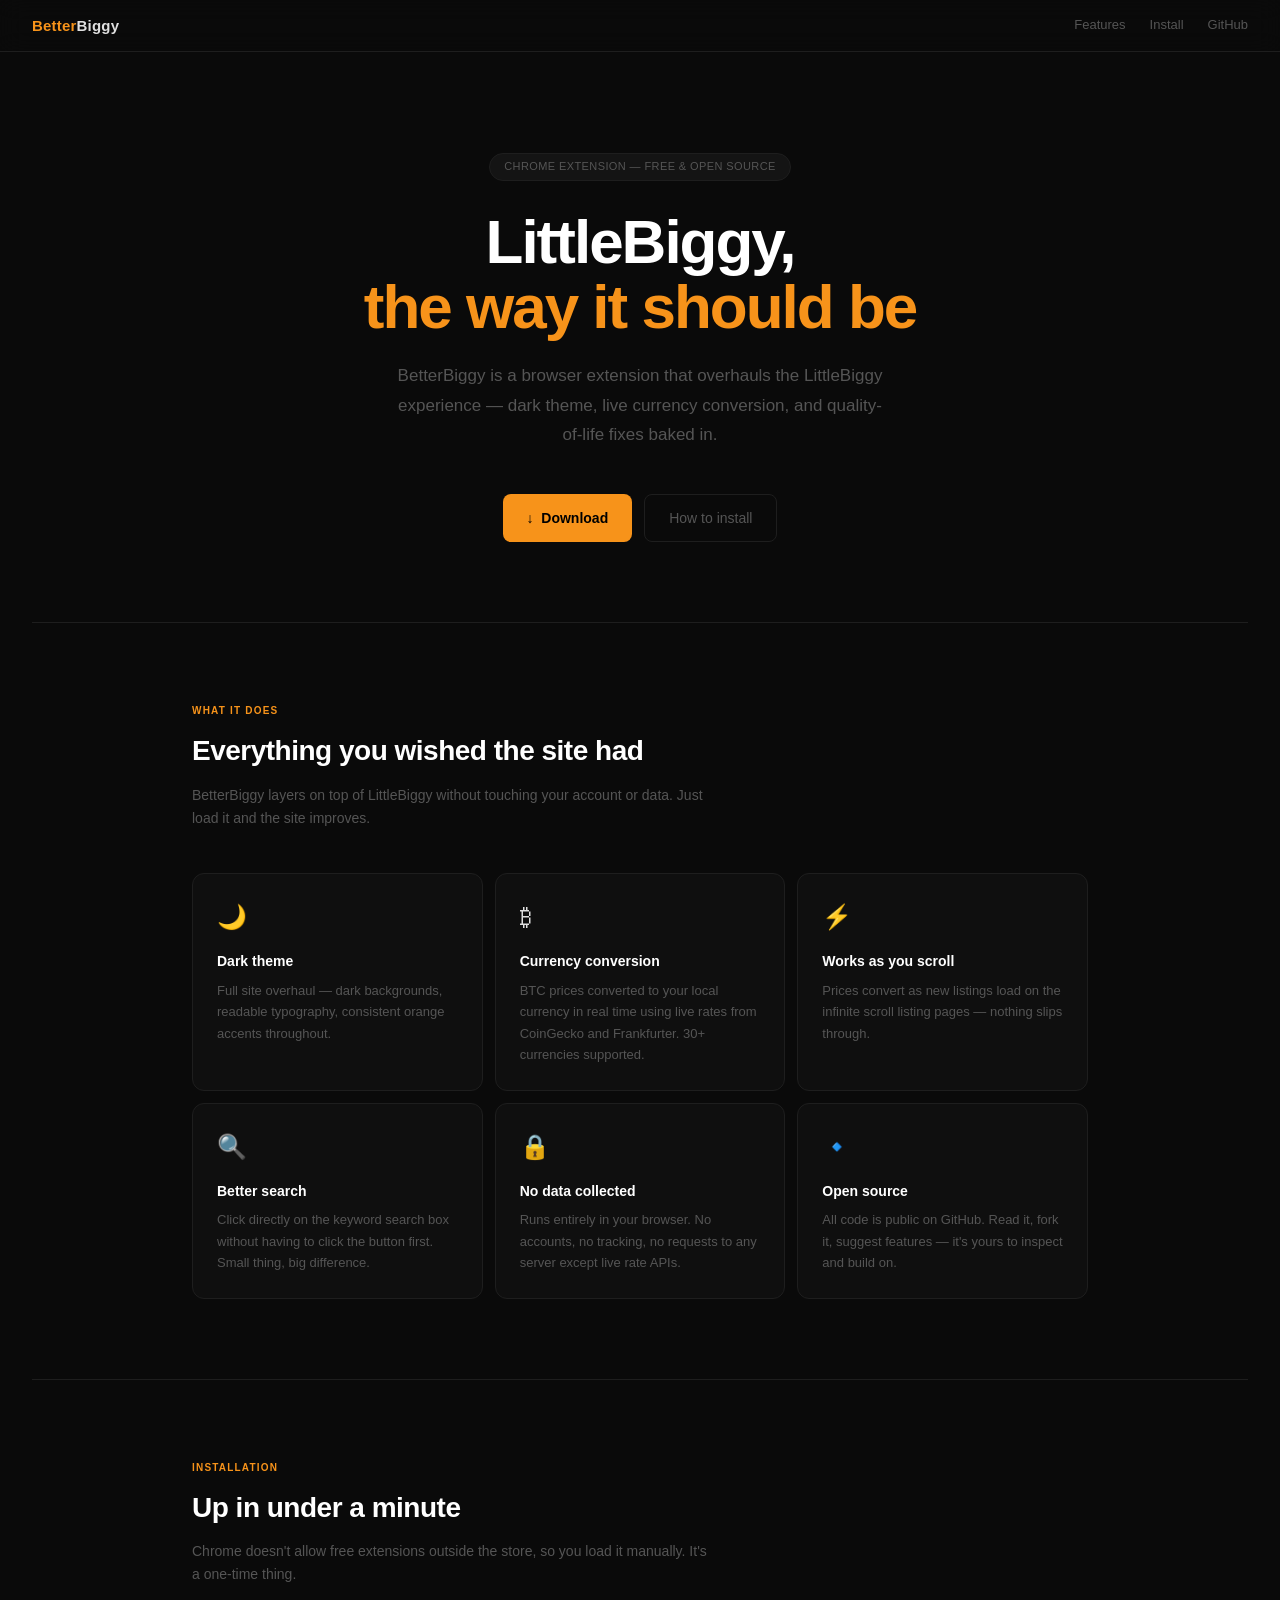
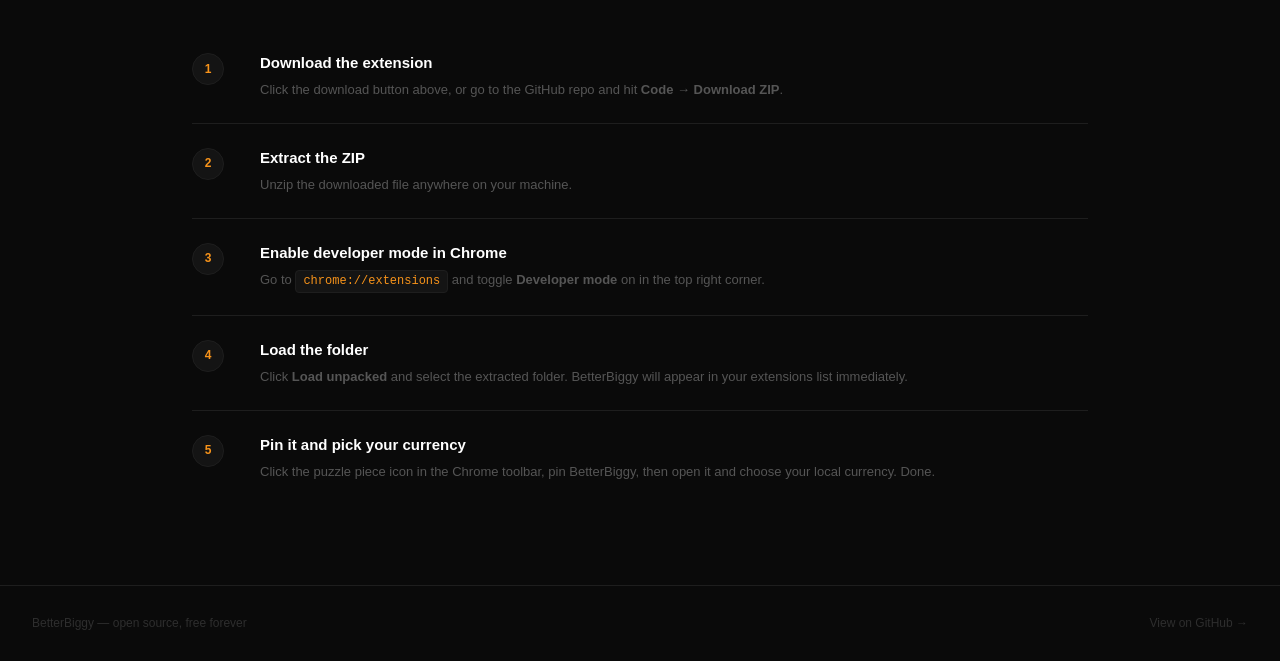
==== index.html @ abde5198 "fist release" ====
<!DOCTYPE html>
<html lang="en">
<head>
  <meta charset="utf-8">
  <meta name="viewport" content="width=device-width, initial-scale=1">
  <title>BetterBiggy — LittleBiggy Mod</title>
  <meta name="description" content="BetterBiggy is a free browser extension that enhances LittleBiggy with a dark theme, local currency conversion, and quality-of-life improvements.">
  <style>
    *, *::before, *::after { box-sizing: border-box; margin: 0; padding: 0; }

    :root {
      --orange: #f7931a;
      --bg:     #0a0a0a;
      --bg2:    #0f0f0f;
      --bg3:    #141414;
      --border: #1e1e1e;
      --text:   #e0e0e0;
      --muted:  #555;
      --dim:    #2e2e2e;
    }

    html { scroll-behavior: smooth; }

    body {
      font-family: -apple-system, BlinkMacSystemFont, "Segoe UI", sans-serif;
      background: var(--bg);
      color: var(--text);
      line-height: 1.6;
    }

    a { color: var(--orange); text-decoration: none; }
    a:hover { text-decoration: underline; }

    /* ── Nav ───────────────────────────────────────────────── */
    nav {
      position: sticky;
      top: 0;
      z-index: 10;
      background: #0a0a0acc;
      backdrop-filter: blur(12px);
      border-bottom: 1px solid var(--border);
      padding: 0 32px;
      display: flex;
      align-items: center;
      justify-content: space-between;
      height: 52px;
    }

    .nav-logo {
      font-size: 15px;
      font-weight: 700;
      letter-spacing: 0.2px;
    }
    .nav-logo .accent { color: var(--orange); }

    .nav-links {
      display: flex;
      gap: 24px;
      font-size: 13px;
    }
    .nav-links a { color: var(--muted); transition: color 0.15s; }
    .nav-links a:hover { color: var(--text); text-decoration: none; }

    /* ── Hero ──────────────────────────────────────────────── */
    .hero {
      max-width: 780px;
      margin: 0 auto;
      padding: 100px 32px 80px;
      text-align: center;
    }

    .badge {
      display: inline-flex;
      align-items: center;
      gap: 6px;
      background: var(--bg3);
      border: 1px solid var(--border);
      border-radius: 20px;
      padding: 4px 14px;
      font-size: 11px;
      color: var(--muted);
      letter-spacing: 0.4px;
      margin-bottom: 28px;
      text-transform: uppercase;
    }

    h1 {
      font-size: clamp(40px, 6vw, 62px);
      font-weight: 800;
      color: #fff;
      letter-spacing: -2px;
      line-height: 1.05;
      margin-bottom: 22px;
    }
    h1 .accent { color: var(--orange); }

    .hero-sub {
      font-size: 17px;
      color: var(--muted);
      max-width: 500px;
      margin: 0 auto 44px;
      line-height: 1.75;
    }

    .hero-actions {
      display: flex;
      gap: 12px;
      justify-content: center;
      flex-wrap: wrap;
    }

    .btn-primary {
      display: inline-flex;
      align-items: center;
      gap: 8px;
      background: var(--orange);
      color: #000;
      font-weight: 700;
      font-size: 14px;
      padding: 12px 24px;
      border-radius: 8px;
      transition: opacity 0.15s;
    }
    .btn-primary:hover { opacity: 0.85; text-decoration: none; }

    .btn-secondary {
      display: inline-flex;
      align-items: center;
      gap: 8px;
      background: none;
      color: var(--muted);
      font-size: 14px;
      padding: 12px 24px;
      border-radius: 8px;
      border: 1px solid var(--border);
      transition: all 0.15s;
    }
    .btn-secondary:hover { border-color: var(--dim); color: var(--text); text-decoration: none; }

    /* ── Divider ───────────────────────────────────────────── */
    .divider { border: none; border-top: 1px solid var(--border); margin: 0 32px; }

    /* ── Section ───────────────────────────────────────────── */
    .section {
      max-width: 960px;
      margin: 0 auto;
      padding: 80px 32px;
    }

    .section-label {
      font-size: 10px;
      font-weight: 700;
      letter-spacing: 1.2px;
      text-transform: uppercase;
      color: var(--orange);
      margin-bottom: 10px;
    }

    .section h2 {
      font-size: 28px;
      font-weight: 700;
      color: #fff;
      letter-spacing: -0.5px;
      margin-bottom: 10px;
    }

    .section-sub {
      font-size: 14px;
      color: var(--muted);
      margin-bottom: 44px;
      max-width: 520px;
    }

    /* ── Feature grid ──────────────────────────────────────── */
    .features {
      display: grid;
      grid-template-columns: repeat(auto-fill, minmax(260px, 1fr));
      gap: 12px;
    }

    .feature {
      background: var(--bg2);
      border: 1px solid var(--border);
      border-radius: 12px;
      padding: 24px;
      transition: border-color 0.15s;
    }
    .feature:hover { border-color: var(--dim); }

    .feature-icon {
      font-size: 24px;
      margin-bottom: 14px;
      display: block;
    }

    .feature h3 {
      font-size: 14px;
      font-weight: 600;
      color: #fff;
      margin-bottom: 7px;
    }

    .feature p {
      font-size: 13px;
      color: var(--muted);
      line-height: 1.65;
    }

    /* ── Install steps ─────────────────────────────────────── */
    .steps { display: flex; flex-direction: column; }

    .step {
      display: grid;
      grid-template-columns: 52px 1fr;
      gap: 16px;
      padding: 22px 0;
      border-bottom: 1px solid var(--border);
    }
    .step:last-child { border-bottom: none; }

    .step-num {
      width: 32px;
      height: 32px;
      border-radius: 50%;
      background: var(--bg3);
      border: 1px solid var(--border);
      display: flex;
      align-items: center;
      justify-content: center;
      font-size: 12px;
      font-weight: 700;
      color: var(--orange);
      flex-shrink: 0;
      margin-top: 2px;
    }

    .step h3 {
      font-size: 15px;
      font-weight: 600;
      color: #fff;
      margin-bottom: 5px;
    }

    .step p { font-size: 13px; color: var(--muted); line-height: 1.6; }

    .code {
      display: inline-block;
      background: var(--bg3);
      border: 1px solid var(--border);
      border-radius: 4px;
      padding: 1px 7px;
      font-family: "SF Mono", "Fira Code", monospace;
      font-size: 12px;
      color: var(--orange);
    }

    /* ── Footer ────────────────────────────────────────────── */
    footer {
      border-top: 1px solid var(--border);
      padding: 28px 32px;
      display: flex;
      align-items: center;
      justify-content: space-between;
      font-size: 12px;
      color: var(--dim);
    }
    footer a { color: var(--dim); }
    footer a:hover { color: var(--muted); text-decoration: none; }
  </style>
</head>
<body>

  <nav>
    <div class="nav-logo"><span class="accent">Better</span>Biggy</div>
    <div class="nav-links">
      <a href="#features">Features</a>
      <a href="#install">Install</a>
      <a href="https://github.com/YOUR_USERNAME/YOUR_REPO" target="_blank">GitHub</a>
    </div>
  </nav>

  <div class="hero">
    <div class="badge">Chrome Extension &mdash; Free &amp; Open Source</div>
    <h1>LittleBiggy,<br><span class="accent">the way it should be</span></h1>
    <p class="hero-sub">
      BetterBiggy is a browser extension that overhauls the LittleBiggy experience &mdash; dark theme, live currency conversion, and quality-of-life fixes baked in.
    </p>
    <div class="hero-actions">
      <a class="btn-primary" href="https://github.com/YOUR_USERNAME/YOUR_REPO/archive/refs/heads/main.zip">
        &#8595;&nbsp; Download
      </a>
      <a class="btn-secondary" href="#install">How to install</a>
    </div>
  </div>

  <hr class="divider">

  <div class="section" id="features">
    <div class="section-label">What it does</div>
    <h2>Everything you wished the site had</h2>
    <p class="section-sub">BetterBiggy layers on top of LittleBiggy without touching your account or data. Just load it and the site improves.</p>

    <div class="features">
      <div class="feature">
        <span class="feature-icon">&#127769;</span>
        <h3>Dark theme</h3>
        <p>Full site overhaul &mdash; dark backgrounds, readable typography, consistent orange accents throughout.</p>
      </div>
      <div class="feature">
        <span class="feature-icon">&#x20BF;</span>
        <h3>Currency conversion</h3>
        <p>BTC prices converted to your local currency in real time using live rates from CoinGecko and Frankfurter. 30+ currencies supported.</p>
      </div>
      <div class="feature">
        <span class="feature-icon">&#9889;</span>
        <h3>Works as you scroll</h3>
        <p>Prices convert as new listings load on the infinite scroll listing pages &mdash; nothing slips through.</p>
      </div>
      <div class="feature">
        <span class="feature-icon">&#128269;</span>
        <h3>Better search</h3>
        <p>Click directly on the keyword search box without having to click the button first. Small thing, big difference.</p>
      </div>
      <div class="feature">
        <span class="feature-icon">&#128274;</span>
        <h3>No data collected</h3>
        <p>Runs entirely in your browser. No accounts, no tracking, no requests to any server except live rate APIs.</p>
      </div>
      <div class="feature">
        <span class="feature-icon">&#128313;</span>
        <h3>Open source</h3>
        <p>All code is public on GitHub. Read it, fork it, suggest features &mdash; it&apos;s yours to inspect and build on.</p>
      </div>
    </div>
  </div>

  <hr class="divider">

  <div class="section" id="install">
    <div class="section-label">Installation</div>
    <h2>Up in under a minute</h2>
    <p class="section-sub">Chrome doesn&apos;t allow free extensions outside the store, so you load it manually. It&apos;s a one-time thing.</p>

    <div class="steps">
      <div class="step">
        <div class="step-num">1</div>
        <div>
          <h3>Download the extension</h3>
          <p>Click the download button above, or go to the GitHub repo and hit <strong>Code &rarr; Download ZIP</strong>.</p>
        </div>
      </div>
      <div class="step">
        <div class="step-num">2</div>
        <div>
          <h3>Extract the ZIP</h3>
          <p>Unzip the downloaded file anywhere on your machine.</p>
        </div>
      </div>
      <div class="step">
        <div class="step-num">3</div>
        <div>
          <h3>Enable developer mode in Chrome</h3>
          <p>Go to <span class="code">chrome://extensions</span> and toggle <strong>Developer mode</strong> on in the top right corner.</p>
        </div>
      </div>
      <div class="step">
        <div class="step-num">4</div>
        <div>
          <h3>Load the folder</h3>
          <p>Click <strong>Load unpacked</strong> and select the extracted folder. BetterBiggy will appear in your extensions list immediately.</p>
        </div>
      </div>
      <div class="step">
        <div class="step-num">5</div>
        <div>
          <h3>Pin it and pick your currency</h3>
          <p>Click the puzzle piece icon in the Chrome toolbar, pin BetterBiggy, then open it and choose your local currency. Done.</p>
        </div>
      </div>
    </div>
  </div>

  <footer>
    <span>BetterBiggy &mdash; open source, free forever</span>
    <a href="https://github.com/YOUR_USERNAME/YOUR_REPO" target="_blank">View on GitHub &rarr;</a>
  </footer>

</body>
</html>
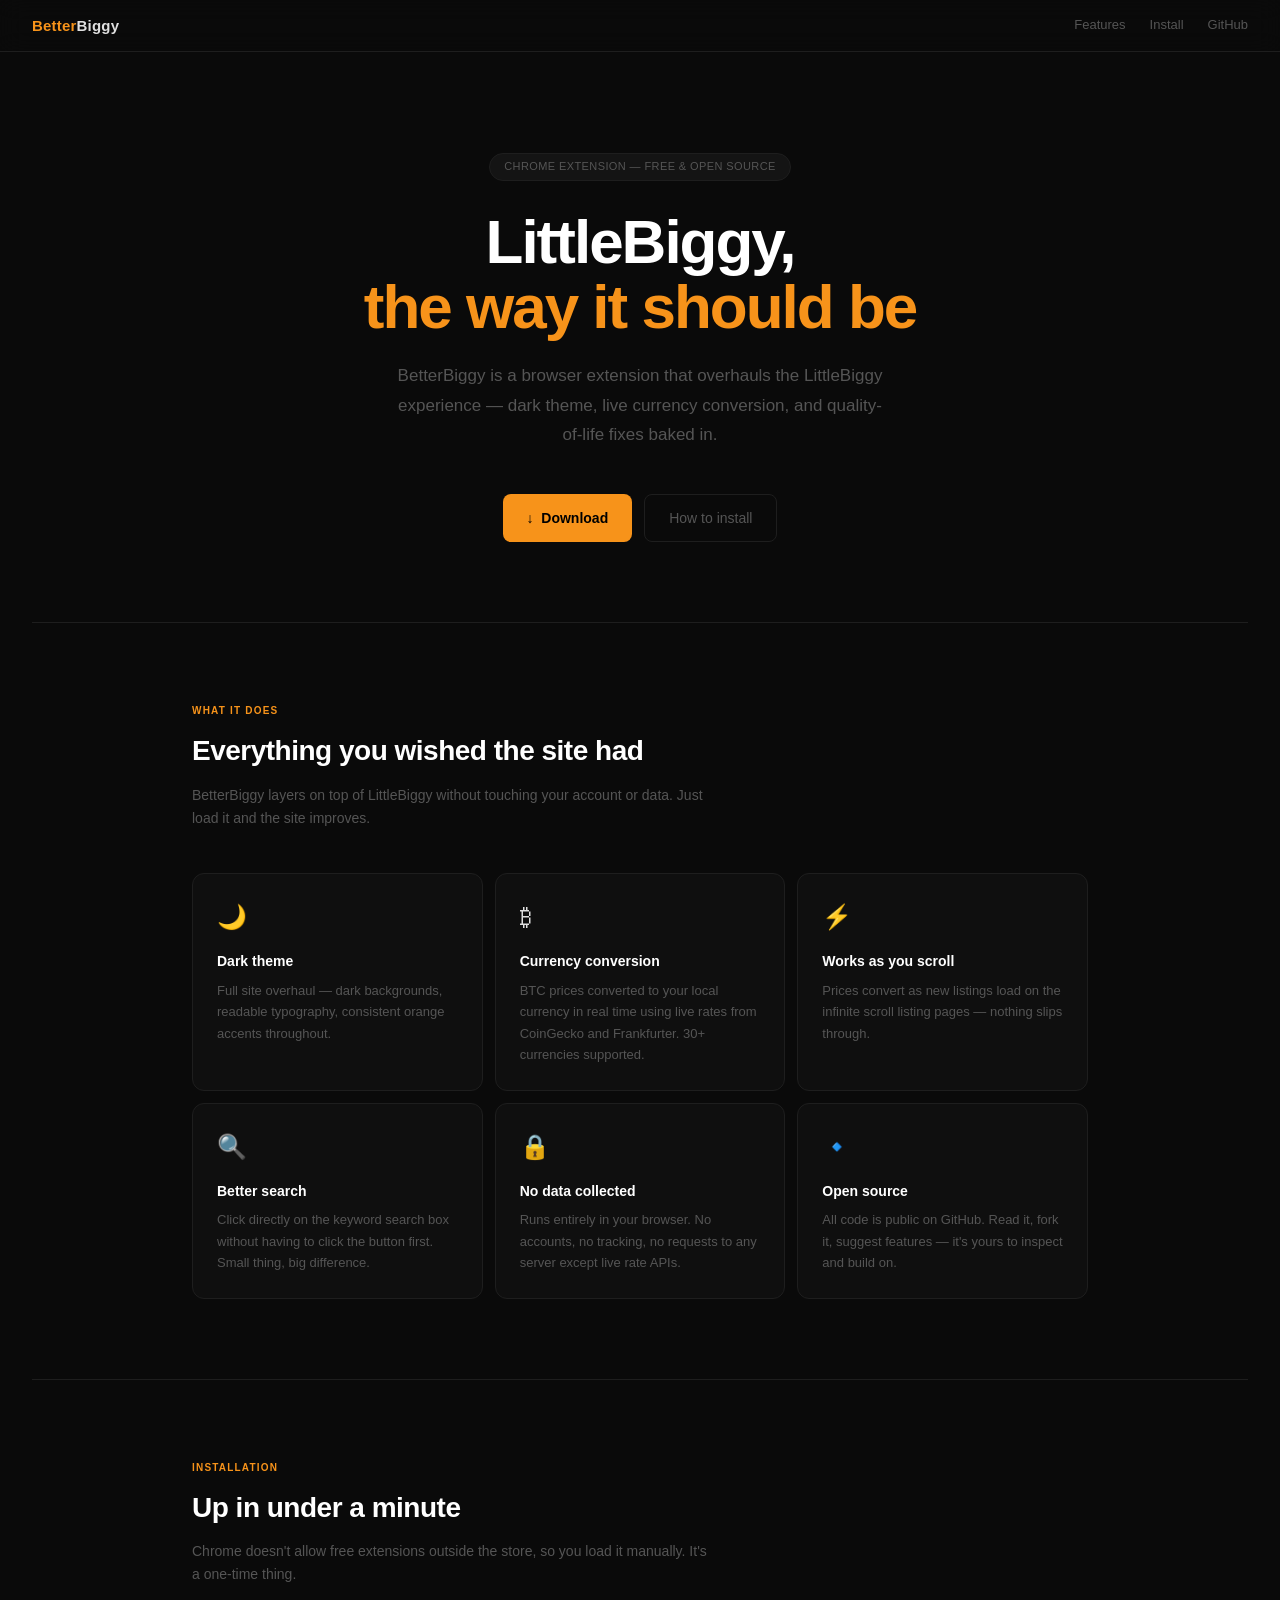
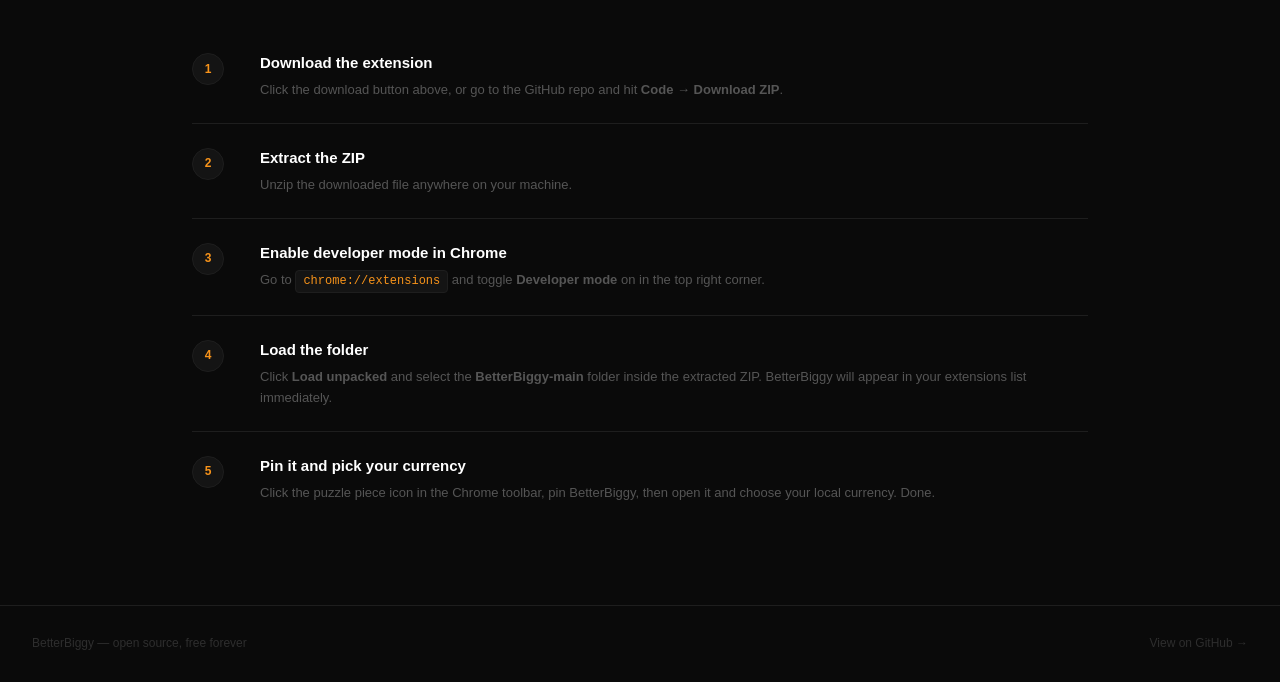
==== commit 754a996b: "second release" ====
--- a/index.html
+++ b/index.html
@@ -275,7 +275,7 @@
     <div class="nav-links">
       <a href="#features">Features</a>
       <a href="#install">Install</a>
-      <a href="https://github.com/YOUR_USERNAME/YOUR_REPO" target="_blank">GitHub</a>
+      <a href="https://github.com/WollDo/BetterBiggy" target="_blank">GitHub</a>
     </div>
   </nav>
 
@@ -286,7 +286,7 @@
       BetterBiggy is a browser extension that overhauls the LittleBiggy experience &mdash; dark theme, live currency conversion, and quality-of-life fixes baked in.
     </p>
     <div class="hero-actions">
-      <a class="btn-primary" href="https://github.com/YOUR_USERNAME/YOUR_REPO/archive/refs/heads/main.zip">
+      <a class="btn-primary" href="https://github.com/WollDo/BetterBiggy/archive/refs/heads/main.zip">
         &#8595;&nbsp; Download
       </a>
       <a class="btn-secondary" href="#install">How to install</a>
@@ -367,7 +367,7 @@
         <div class="step-num">4</div>
         <div>
           <h3>Load the folder</h3>
-          <p>Click <strong>Load unpacked</strong> and select the extracted folder. BetterBiggy will appear in your extensions list immediately.</p>
+          <p>Click <strong>Load unpacked</strong> and select the <strong>BetterBiggy-main</strong> folder inside the extracted ZIP. BetterBiggy will appear in your extensions list immediately.</p>
         </div>
       </div>
       <div class="step">
@@ -382,7 +382,7 @@
 
   <footer>
     <span>BetterBiggy &mdash; open source, free forever</span>
-    <a href="https://github.com/YOUR_USERNAME/YOUR_REPO" target="_blank">View on GitHub &rarr;</a>
+    <a href="https://github.com/WollDo/BetterBiggy" target="_blank">View on GitHub &rarr;</a>
   </footer>
 
 </body>
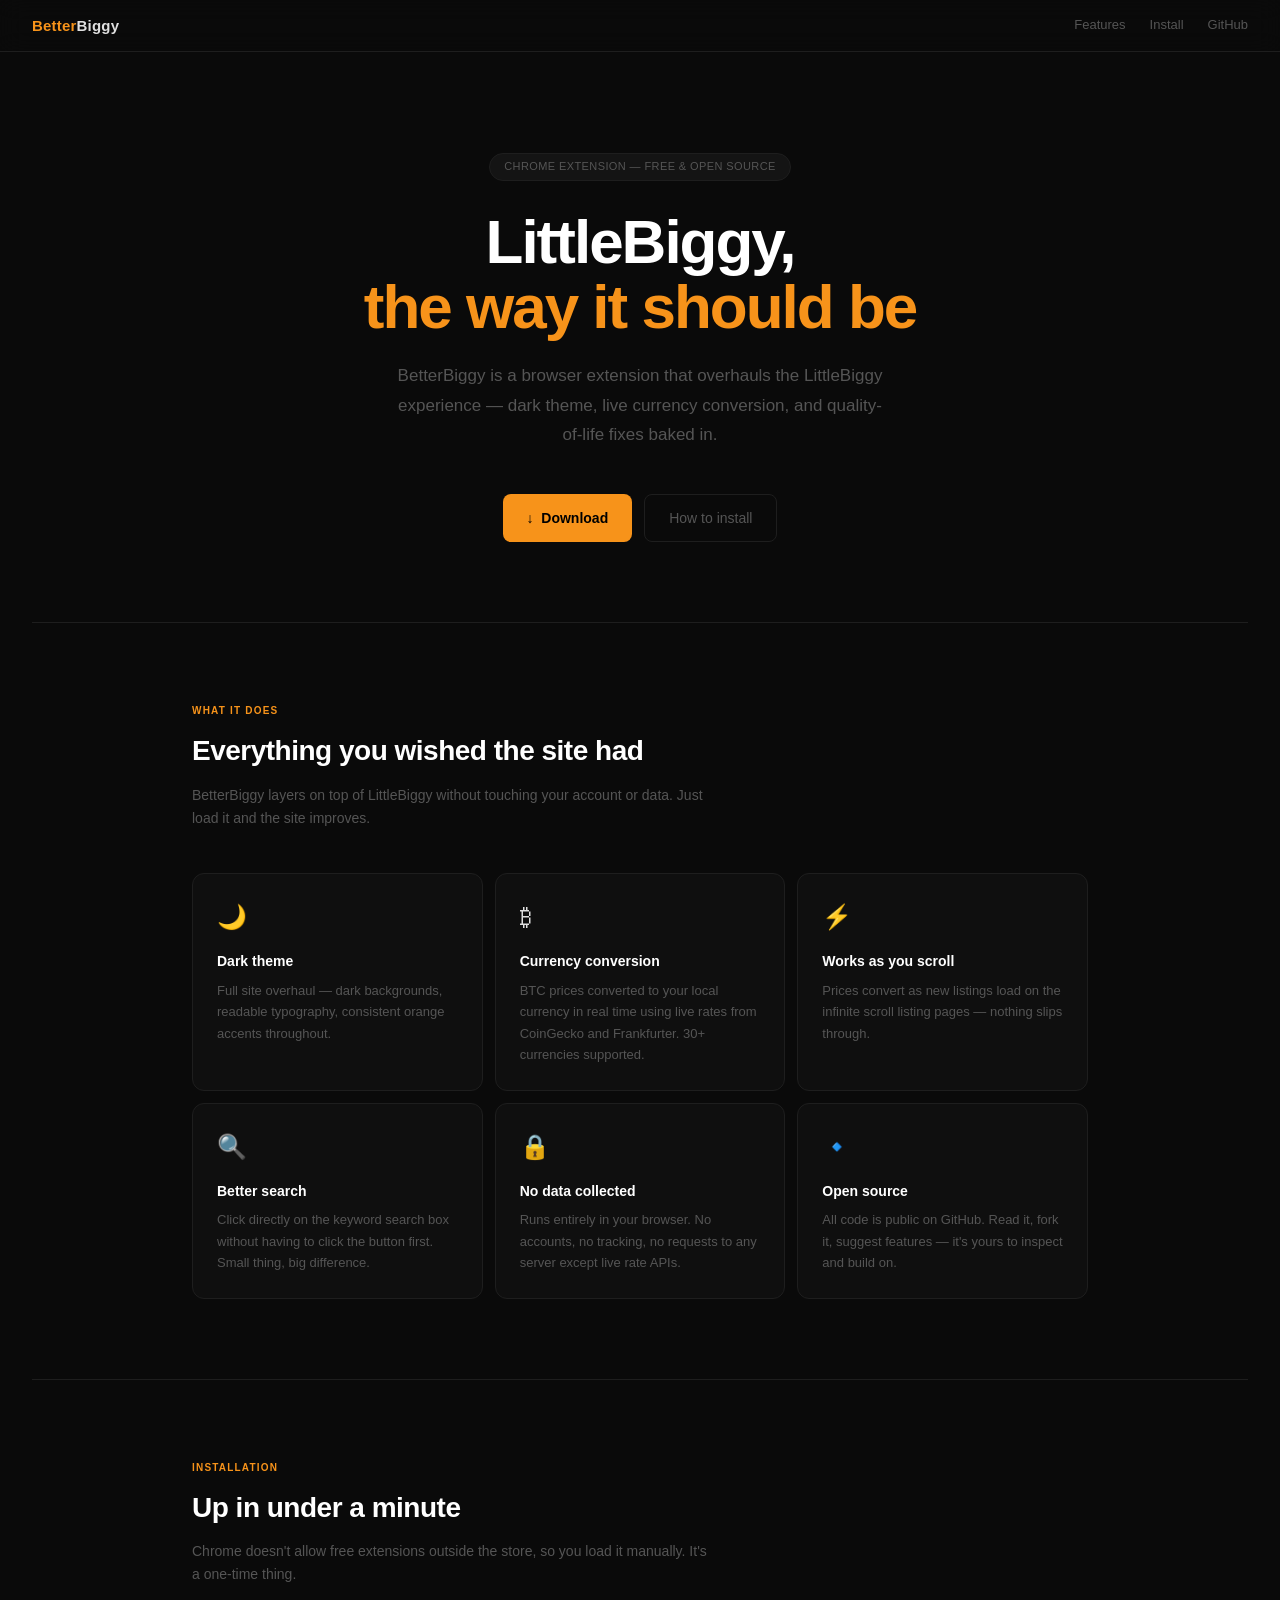
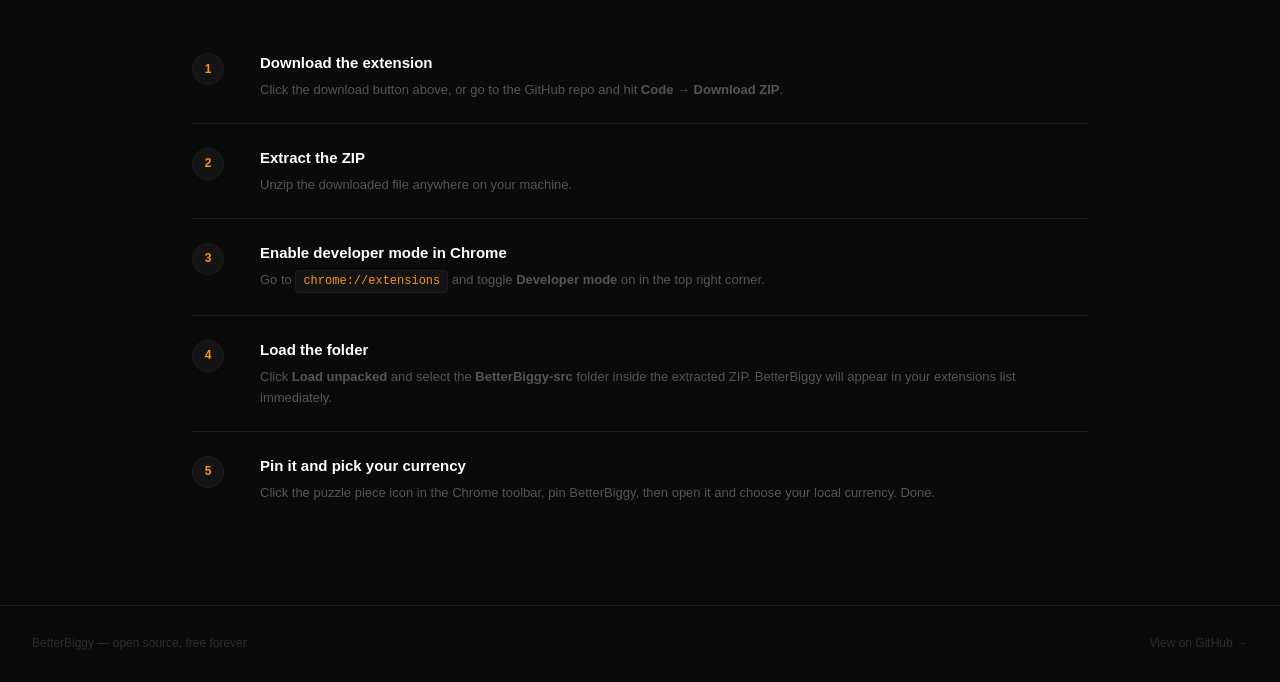
==== commit b7fc482b: "restructure: extension in BetterBiggy-src, landing page at root" ====
--- a/index.html
+++ b/index.html
@@ -286,7 +286,7 @@
       BetterBiggy is a browser extension that overhauls the LittleBiggy experience &mdash; dark theme, live currency conversion, and quality-of-life fixes baked in.
     </p>
     <div class="hero-actions">
-      <a class="btn-primary" href="https://github.com/WollDo/BetterBiggy/archive/refs/heads/main.zip">
+      <a class="btn-primary" href="https://github.com/WollDo/BetterBiggy/releases/latest/download/BetterBiggy.zip">
         &#8595;&nbsp; Download
       </a>
       <a class="btn-secondary" href="#install">How to install</a>
@@ -367,7 +367,7 @@
         <div class="step-num">4</div>
         <div>
           <h3>Load the folder</h3>
-          <p>Click <strong>Load unpacked</strong> and select the <strong>BetterBiggy-main</strong> folder inside the extracted ZIP. BetterBiggy will appear in your extensions list immediately.</p>
+          <p>Click <strong>Load unpacked</strong> and select the <strong>BetterBiggy-src</strong> folder inside the extracted ZIP. BetterBiggy will appear in your extensions list immediately.</p>
         </div>
       </div>
       <div class="step">
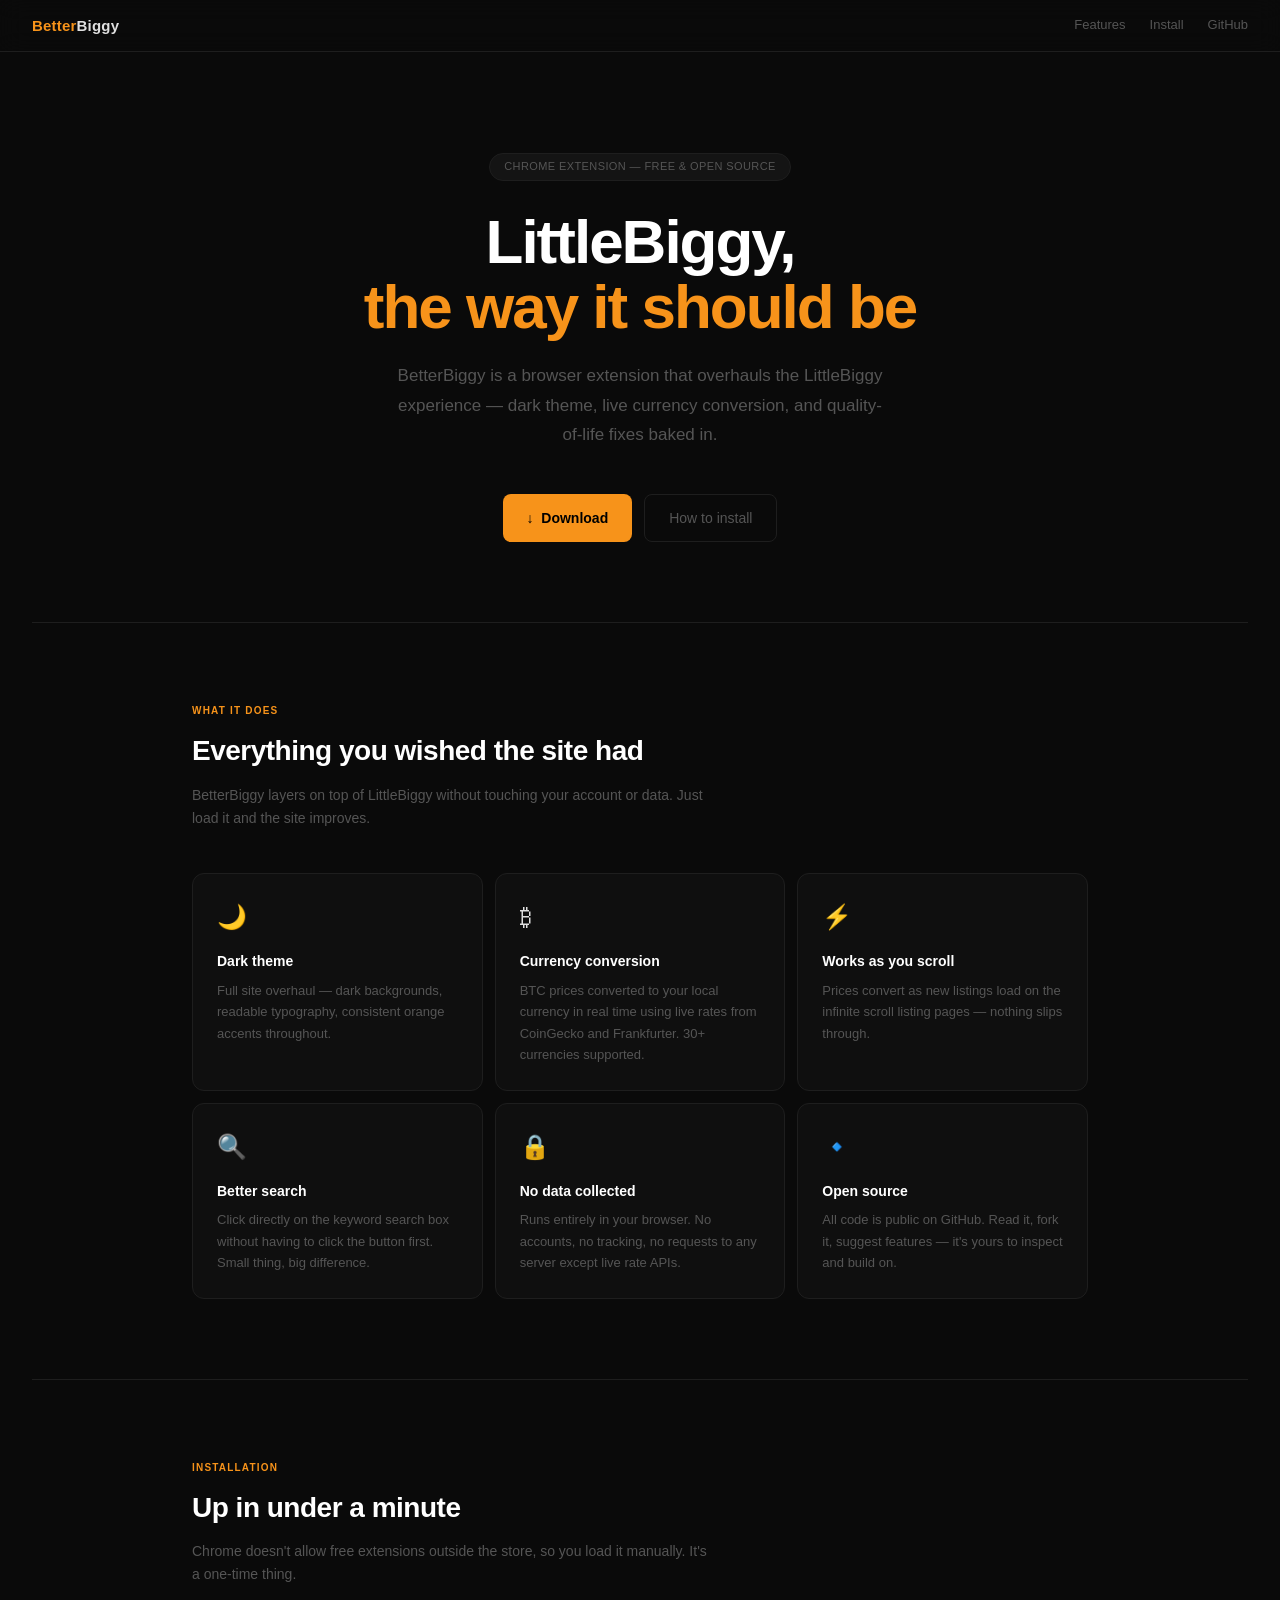
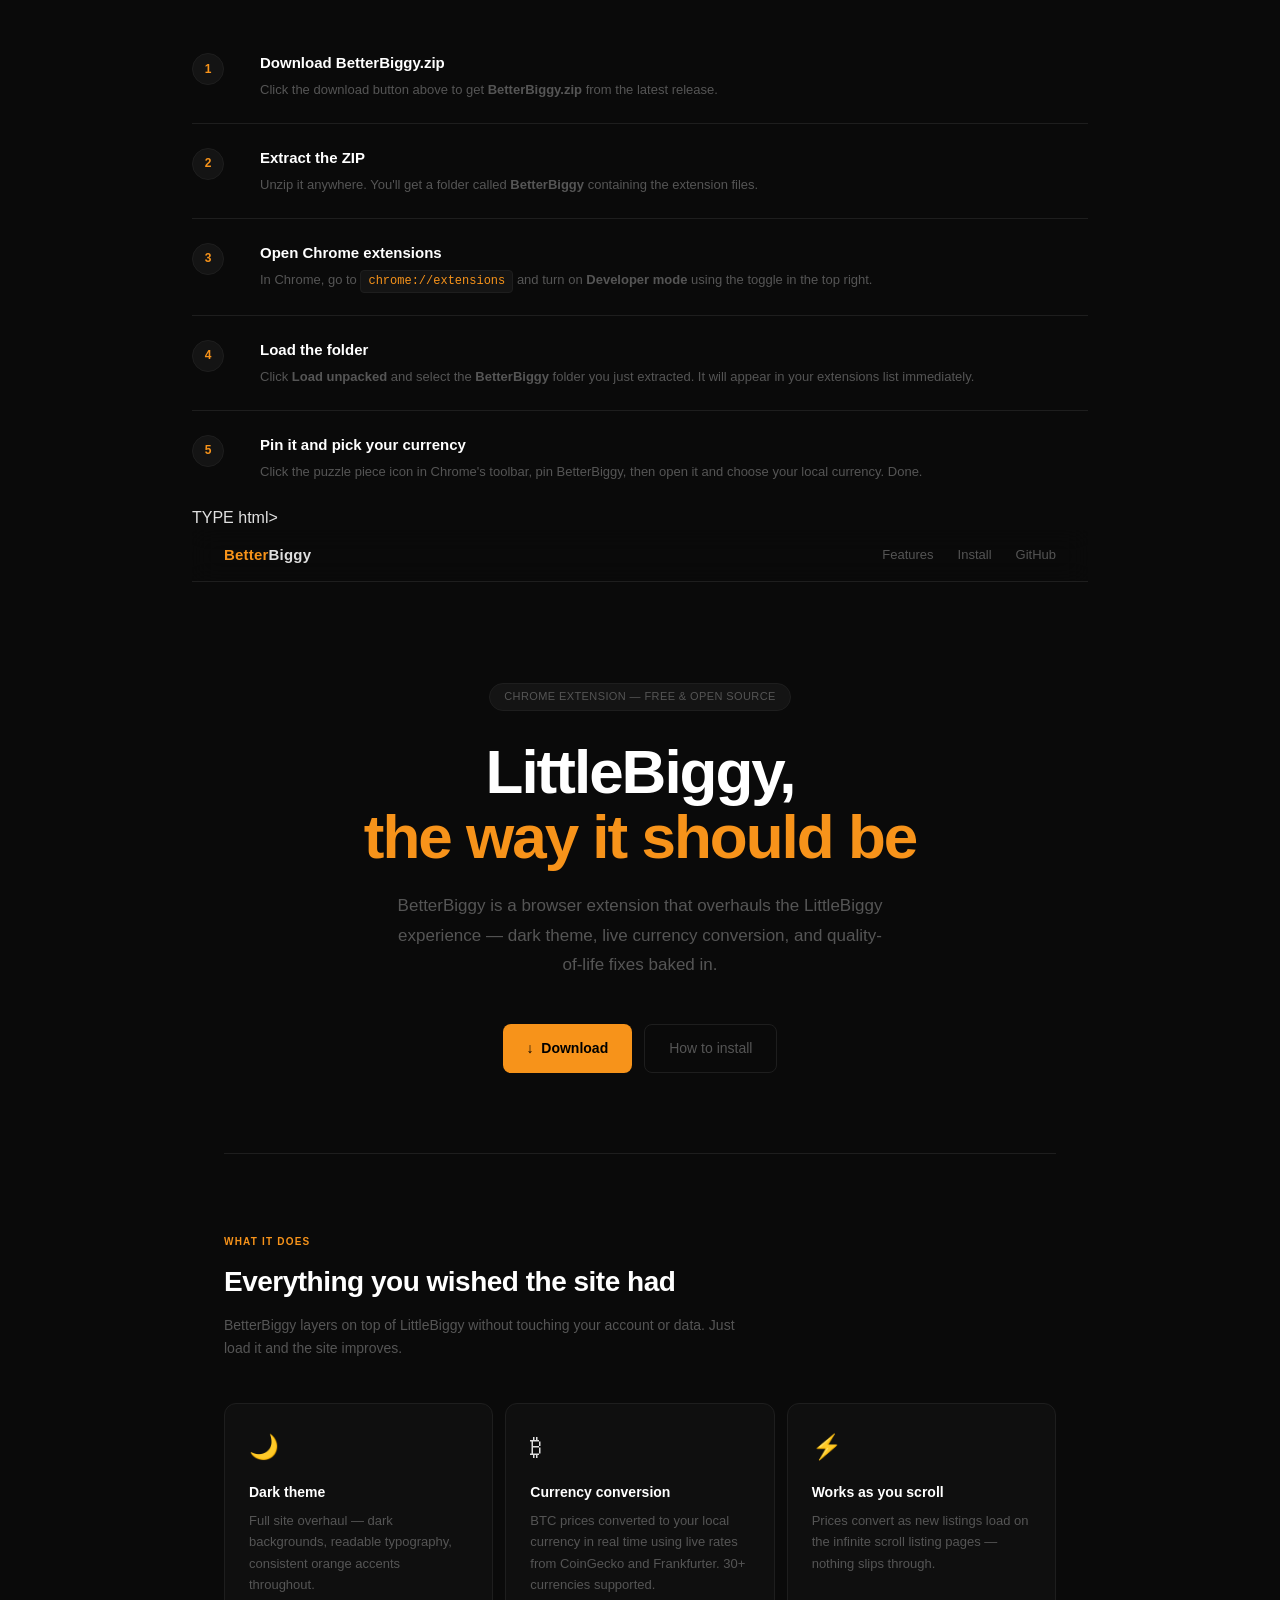
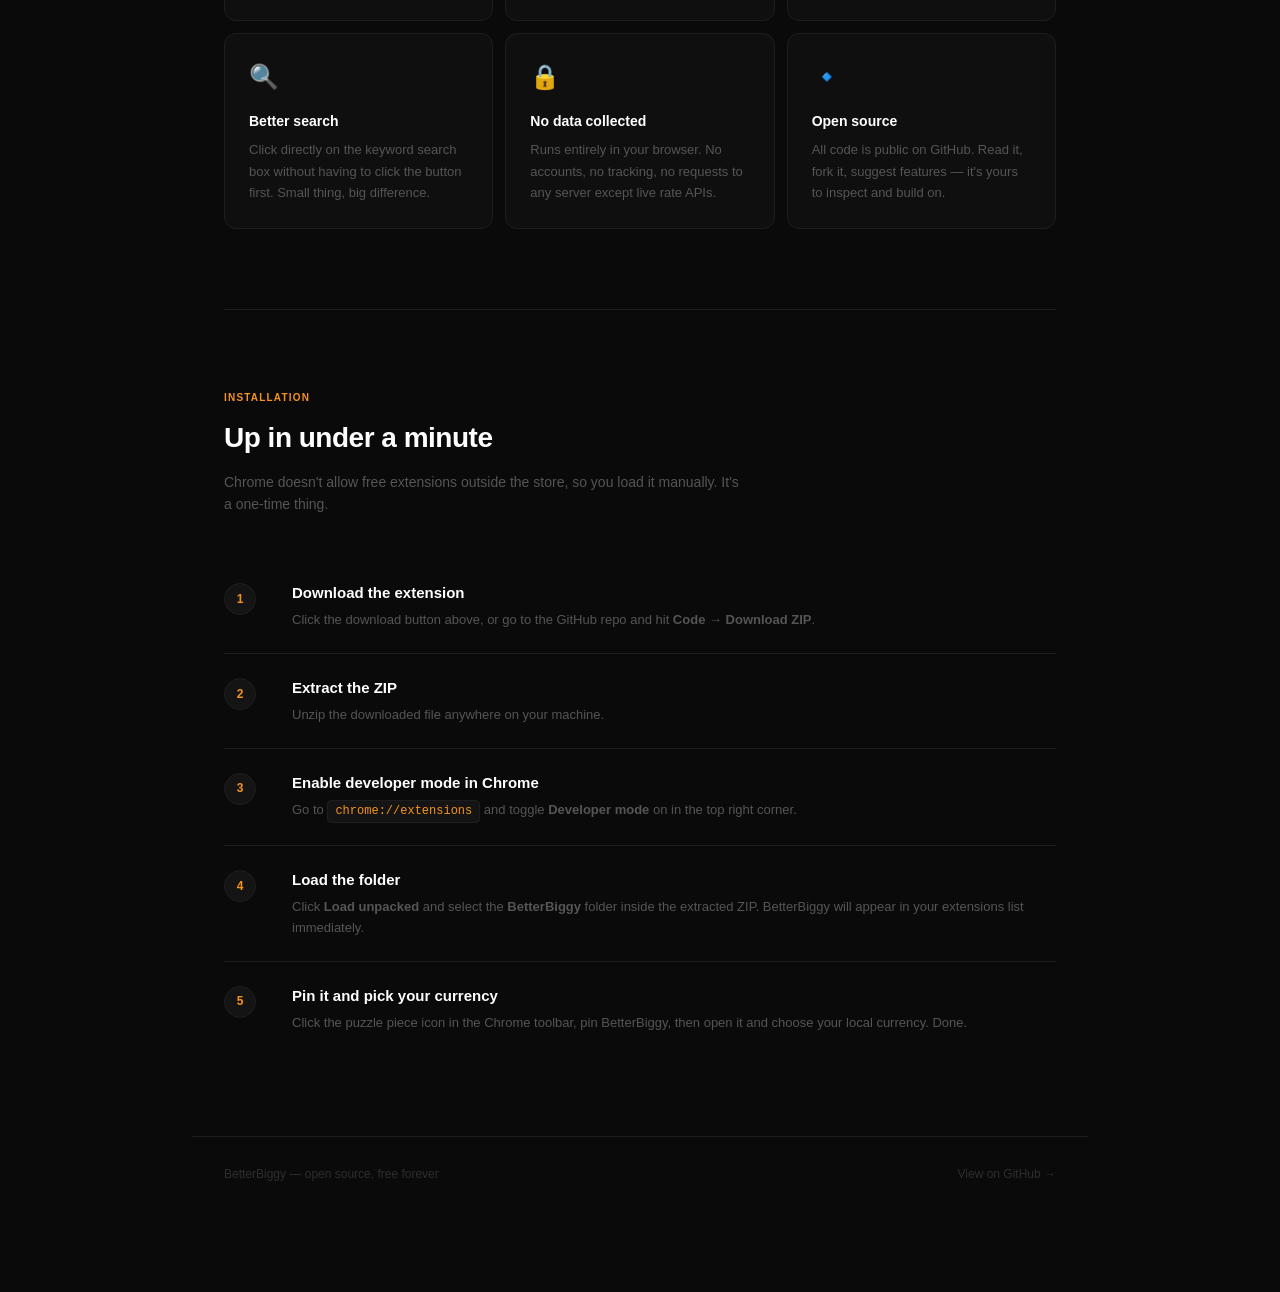
==== commit 55e4f600: "v1.0.1 - dark theme, currency conversion, image size slider" ====
--- a/index.html
+++ b/index.html
@@ -286,7 +286,7 @@
       BetterBiggy is a browser extension that overhauls the LittleBiggy experience &mdash; dark theme, live currency conversion, and quality-of-life fixes baked in.
     </p>
     <div class="hero-actions">
-      <a class="btn-primary" href="https://github.com/WollDo/BetterBiggy/releases/latest/download/BetterBiggy.zip">
+      <a class="btn-primary" href="https://github.com/WollDo/BetterBiggy/releases/download/1.0.1/BetterBiggy.zip">
         &#8595;&nbsp; Download
       </a>
       <a class="btn-secondary" href="#install">How to install</a>
@@ -345,6 +345,385 @@
       <div class="step">
         <div class="step-num">1</div>
         <div>
+          <h3>Download BetterBiggy.zip</h3>
+          <p>Click the download button above to get <strong>BetterBiggy.zip</strong> from the latest release.</p>
+        </div>
+      </div>
+      <div class="step">
+        <div class="step-num">2</div>
+        <div>
+          <h3>Extract the ZIP</h3>
+          <p>Unzip it anywhere. You&apos;ll get a folder called <strong>BetterBiggy</strong> containing the extension files.</p>
+        </div>
+      </div>
+      <div class="step">
+        <div class="step-num">3</div>
+        <div>
+          <h3>Open Chrome extensions</h3>
+          <p>In Chrome, go to <span class="code">chrome://extensions</span> and turn on <strong>Developer mode</strong> using the toggle in the top right.</p>
+        </div>
+      </div>
+      <div class="step">
+        <div class="step-num">4</div>
+        <div>
+          <h3>Load the folder</h3>
+          <p>Click <strong>Load unpacked</strong> and select the <strong>BetterBiggy</strong> folder you just extracted. It will appear in your extensions list immediately.</p>
+        </div>
+      </div>
+      <div class="step">
+        <div class="step-num">5</div>
+        <div>
+          <h3>Pin it and pick your currency</h3>
+          <p>Click the puzzle piece icon in Chrome&apos;s toolbar, pin BetterBiggy, then open it and choose your local currency. Done.</p>
+        </div>
+      </div>
+    </div>TYPE html>
+<html lang="en">
+<head>
+  <meta charset="utf-8">
+  <meta name="viewport" content="width=device-width, initial-scale=1">
+  <title>BetterBiggy — LittleBiggy Mod</title>
+  <meta name="description" content="BetterBiggy is a free browser extension that enhances LittleBiggy with a dark theme, local currency conversion, and quality-of-life improvements.">
+  <style>
+    *, *::before, *::after { box-sizing: border-box; margin: 0; padding: 0; }
+
+    :root {
+      --orange: #f7931a;
+      --bg:     #0a0a0a;
+      --bg2:    #0f0f0f;
+      --bg3:    #141414;
+      --border: #1e1e1e;
+      --text:   #e0e0e0;
+      --muted:  #555;
+      --dim:    #2e2e2e;
+    }
+
+    html { scroll-behavior: smooth; }
+
+    body {
+      font-family: -apple-system, BlinkMacSystemFont, "Segoe UI", sans-serif;
+      background: var(--bg);
+      color: var(--text);
+      line-height: 1.6;
+    }
+
+    a { color: var(--orange); text-decoration: none; }
+    a:hover { text-decoration: underline; }
+
+    /* ── Nav ───────────────────────────────────────────────── */
+    nav {
+      position: sticky;
+      top: 0;
+      z-index: 10;
+      background: #0a0a0acc;
+      backdrop-filter: blur(12px);
+      border-bottom: 1px solid var(--border);
+      padding: 0 32px;
+      display: flex;
+      align-items: center;
+      justify-content: space-between;
+      height: 52px;
+    }
+
+    .nav-logo {
+      font-size: 15px;
+      font-weight: 700;
+      letter-spacing: 0.2px;
+    }
+    .nav-logo .accent { color: var(--orange); }
+
+    .nav-links {
+      display: flex;
+      gap: 24px;
+      font-size: 13px;
+    }
+    .nav-links a { color: var(--muted); transition: color 0.15s; }
+    .nav-links a:hover { color: var(--text); text-decoration: none; }
+
+    /* ── Hero ──────────────────────────────────────────────── */
+    .hero {
+      max-width: 780px;
+      margin: 0 auto;
+      padding: 100px 32px 80px;
+      text-align: center;
+    }
+
+    .badge {
+      display: inline-flex;
+      align-items: center;
+      gap: 6px;
+      background: var(--bg3);
+      border: 1px solid var(--border);
+      border-radius: 20px;
+      padding: 4px 14px;
+      font-size: 11px;
+      color: var(--muted);
+      letter-spacing: 0.4px;
+      margin-bottom: 28px;
+      text-transform: uppercase;
+    }
+
+    h1 {
+      font-size: clamp(40px, 6vw, 62px);
+      font-weight: 800;
+      color: #fff;
+      letter-spacing: -2px;
+      line-height: 1.05;
+      margin-bottom: 22px;
+    }
+    h1 .accent { color: var(--orange); }
+
+    .hero-sub {
+      font-size: 17px;
+      color: var(--muted);
+      max-width: 500px;
+      margin: 0 auto 44px;
+      line-height: 1.75;
+    }
+
+    .hero-actions {
+      display: flex;
+      gap: 12px;
+      justify-content: center;
+      flex-wrap: wrap;
+    }
+
+    .btn-primary {
+      display: inline-flex;
+      align-items: center;
+      gap: 8px;
+      background: var(--orange);
+      color: #000;
+      font-weight: 700;
+      font-size: 14px;
+      padding: 12px 24px;
+      border-radius: 8px;
+      transition: opacity 0.15s;
+    }
+    .btn-primary:hover { opacity: 0.85; text-decoration: none; }
+
+    .btn-secondary {
+      display: inline-flex;
+      align-items: center;
+      gap: 8px;
+      background: none;
+      color: var(--muted);
+      font-size: 14px;
+      padding: 12px 24px;
+      border-radius: 8px;
+      border: 1px solid var(--border);
+      transition: all 0.15s;
+    }
+    .btn-secondary:hover { border-color: var(--dim); color: var(--text); text-decoration: none; }
+
+    /* ── Divider ───────────────────────────────────────────── */
+    .divider { border: none; border-top: 1px solid var(--border); margin: 0 32px; }
+
+    /* ── Section ───────────────────────────────────────────── */
+    .section {
+      max-width: 960px;
+      margin: 0 auto;
+      padding: 80px 32px;
+    }
+
+    .section-label {
+      font-size: 10px;
+      font-weight: 700;
+      letter-spacing: 1.2px;
+      text-transform: uppercase;
+      color: var(--orange);
+      margin-bottom: 10px;
+    }
+
+    .section h2 {
+      font-size: 28px;
+      font-weight: 700;
+      color: #fff;
+      letter-spacing: -0.5px;
+      margin-bottom: 10px;
+    }
+
+    .section-sub {
+      font-size: 14px;
+      color: var(--muted);
+      margin-bottom: 44px;
+      max-width: 520px;
+    }
+
+    /* ── Feature grid ──────────────────────────────────────── */
+    .features {
+      display: grid;
+      grid-template-columns: repeat(auto-fill, minmax(260px, 1fr));
+      gap: 12px;
+    }
+
+    .feature {
+      background: var(--bg2);
+      border: 1px solid var(--border);
+      border-radius: 12px;
+      padding: 24px;
+      transition: border-color 0.15s;
+    }
+    .feature:hover { border-color: var(--dim); }
+
+    .feature-icon {
+      font-size: 24px;
+      margin-bottom: 14px;
+      display: block;
+    }
+
+    .feature h3 {
+      font-size: 14px;
+      font-weight: 600;
+      color: #fff;
+      margin-bottom: 7px;
+    }
+
+    .feature p {
+      font-size: 13px;
+      color: var(--muted);
+      line-height: 1.65;
+    }
+
+    /* ── Install steps ─────────────────────────────────────── */
+    .steps { display: flex; flex-direction: column; }
+
+    .step {
+      display: grid;
+      grid-template-columns: 52px 1fr;
+      gap: 16px;
+      padding: 22px 0;
+      border-bottom: 1px solid var(--border);
+    }
+    .step:last-child { border-bottom: none; }
+
+    .step-num {
+      width: 32px;
+      height: 32px;
+      border-radius: 50%;
+      background: var(--bg3);
+      border: 1px solid var(--border);
+      display: flex;
+      align-items: center;
+      justify-content: center;
+      font-size: 12px;
+      font-weight: 700;
+      color: var(--orange);
+      flex-shrink: 0;
+      margin-top: 2px;
+    }
+
+    .step h3 {
+      font-size: 15px;
+      font-weight: 600;
+      color: #fff;
+      margin-bottom: 5px;
+    }
+
+    .step p { font-size: 13px; color: var(--muted); line-height: 1.6; }
+
+    .code {
+      display: inline-block;
+      background: var(--bg3);
+      border: 1px solid var(--border);
+      border-radius: 4px;
+      padding: 1px 7px;
+      font-family: "SF Mono", "Fira Code", monospace;
+      font-size: 12px;
+      color: var(--orange);
+    }
+
+    /* ── Footer ────────────────────────────────────────────── */
+    footer {
+      border-top: 1px solid var(--border);
+      padding: 28px 32px;
+      display: flex;
+      align-items: center;
+      justify-content: space-between;
+      font-size: 12px;
+      color: var(--dim);
+    }
+    footer a { color: var(--dim); }
+    footer a:hover { color: var(--muted); text-decoration: none; }
+  </style>
+</head>
+<body>
+
+  <nav>
+    <div class="nav-logo"><span class="accent">Better</span>Biggy</div>
+    <div class="nav-links">
+      <a href="#features">Features</a>
+      <a href="#install">Install</a>
+      <a href="https://github.com/WollDo/BetterBiggy" target="_blank">GitHub</a>
+    </div>
+  </nav>
+
+  <div class="hero">
+    <div class="badge">Chrome Extension &mdash; Free &amp; Open Source</div>
+    <h1>LittleBiggy,<br><span class="accent">the way it should be</span></h1>
+    <p class="hero-sub">
+      BetterBiggy is a browser extension that overhauls the LittleBiggy experience &mdash; dark theme, live currency conversion, and quality-of-life fixes baked in.
+    </p>
+    <div class="hero-actions">
+      <a class="btn-primary" href="https://github.com/WollDo/BetterBiggy/releases/download/1.0.1/BetterBiggy.zip">
+        &#8595;&nbsp; Download
+      </a>
+      <a class="btn-secondary" href="#install">How to install</a>
+    </div>
+  </div>
+
+  <hr class="divider">
+
+  <div class="section" id="features">
+    <div class="section-label">What it does</div>
+    <h2>Everything you wished the site had</h2>
+    <p class="section-sub">BetterBiggy layers on top of LittleBiggy without touching your account or data. Just load it and the site improves.</p>
+
+    <div class="features">
+      <div class="feature">
+        <span class="feature-icon">&#127769;</span>
+        <h3>Dark theme</h3>
+        <p>Full site overhaul &mdash; dark backgrounds, readable typography, consistent orange accents throughout.</p>
+      </div>
+      <div class="feature">
+        <span class="feature-icon">&#x20BF;</span>
+        <h3>Currency conversion</h3>
+        <p>BTC prices converted to your local currency in real time using live rates from CoinGecko and Frankfurter. 30+ currencies supported.</p>
+      </div>
+      <div class="feature">
+        <span class="feature-icon">&#9889;</span>
+        <h3>Works as you scroll</h3>
+        <p>Prices convert as new listings load on the infinite scroll listing pages &mdash; nothing slips through.</p>
+      </div>
+      <div class="feature">
+        <span class="feature-icon">&#128269;</span>
+        <h3>Better search</h3>
+        <p>Click directly on the keyword search box without having to click the button first. Small thing, big difference.</p>
+      </div>
+      <div class="feature">
+        <span class="feature-icon">&#128274;</span>
+        <h3>No data collected</h3>
+        <p>Runs entirely in your browser. No accounts, no tracking, no requests to any server except live rate APIs.</p>
+      </div>
+      <div class="feature">
+        <span class="feature-icon">&#128313;</span>
+        <h3>Open source</h3>
+        <p>All code is public on GitHub. Read it, fork it, suggest features &mdash; it&apos;s yours to inspect and build on.</p>
+      </div>
+    </div>
+  </div>
+
+  <hr class="divider">
+
+  <div class="section" id="install">
+    <div class="section-label">Installation</div>
+    <h2>Up in under a minute</h2>
+    <p class="section-sub">Chrome doesn&apos;t allow free extensions outside the store, so you load it manually. It&apos;s a one-time thing.</p>
+
+    <div class="steps">
+      <div class="step">
+        <div class="step-num">1</div>
+        <div>
           <h3>Download the extension</h3>
           <p>Click the download button above, or go to the GitHub repo and hit <strong>Code &rarr; Download ZIP</strong>.</p>
         </div>
@@ -367,7 +746,7 @@
         <div class="step-num">4</div>
         <div>
           <h3>Load the folder</h3>
-          <p>Click <strong>Load unpacked</strong> and select the <strong>BetterBiggy-src</strong> folder inside the extracted ZIP. BetterBiggy will appear in your extensions list immediately.</p>
+          <p>Click <strong>Load unpacked</strong> and select the <strong>BetterBiggy</strong> folder inside the extracted ZIP. BetterBiggy will appear in your extensions list immediately.</p>
         </div>
       </div>
       <div class="step">
